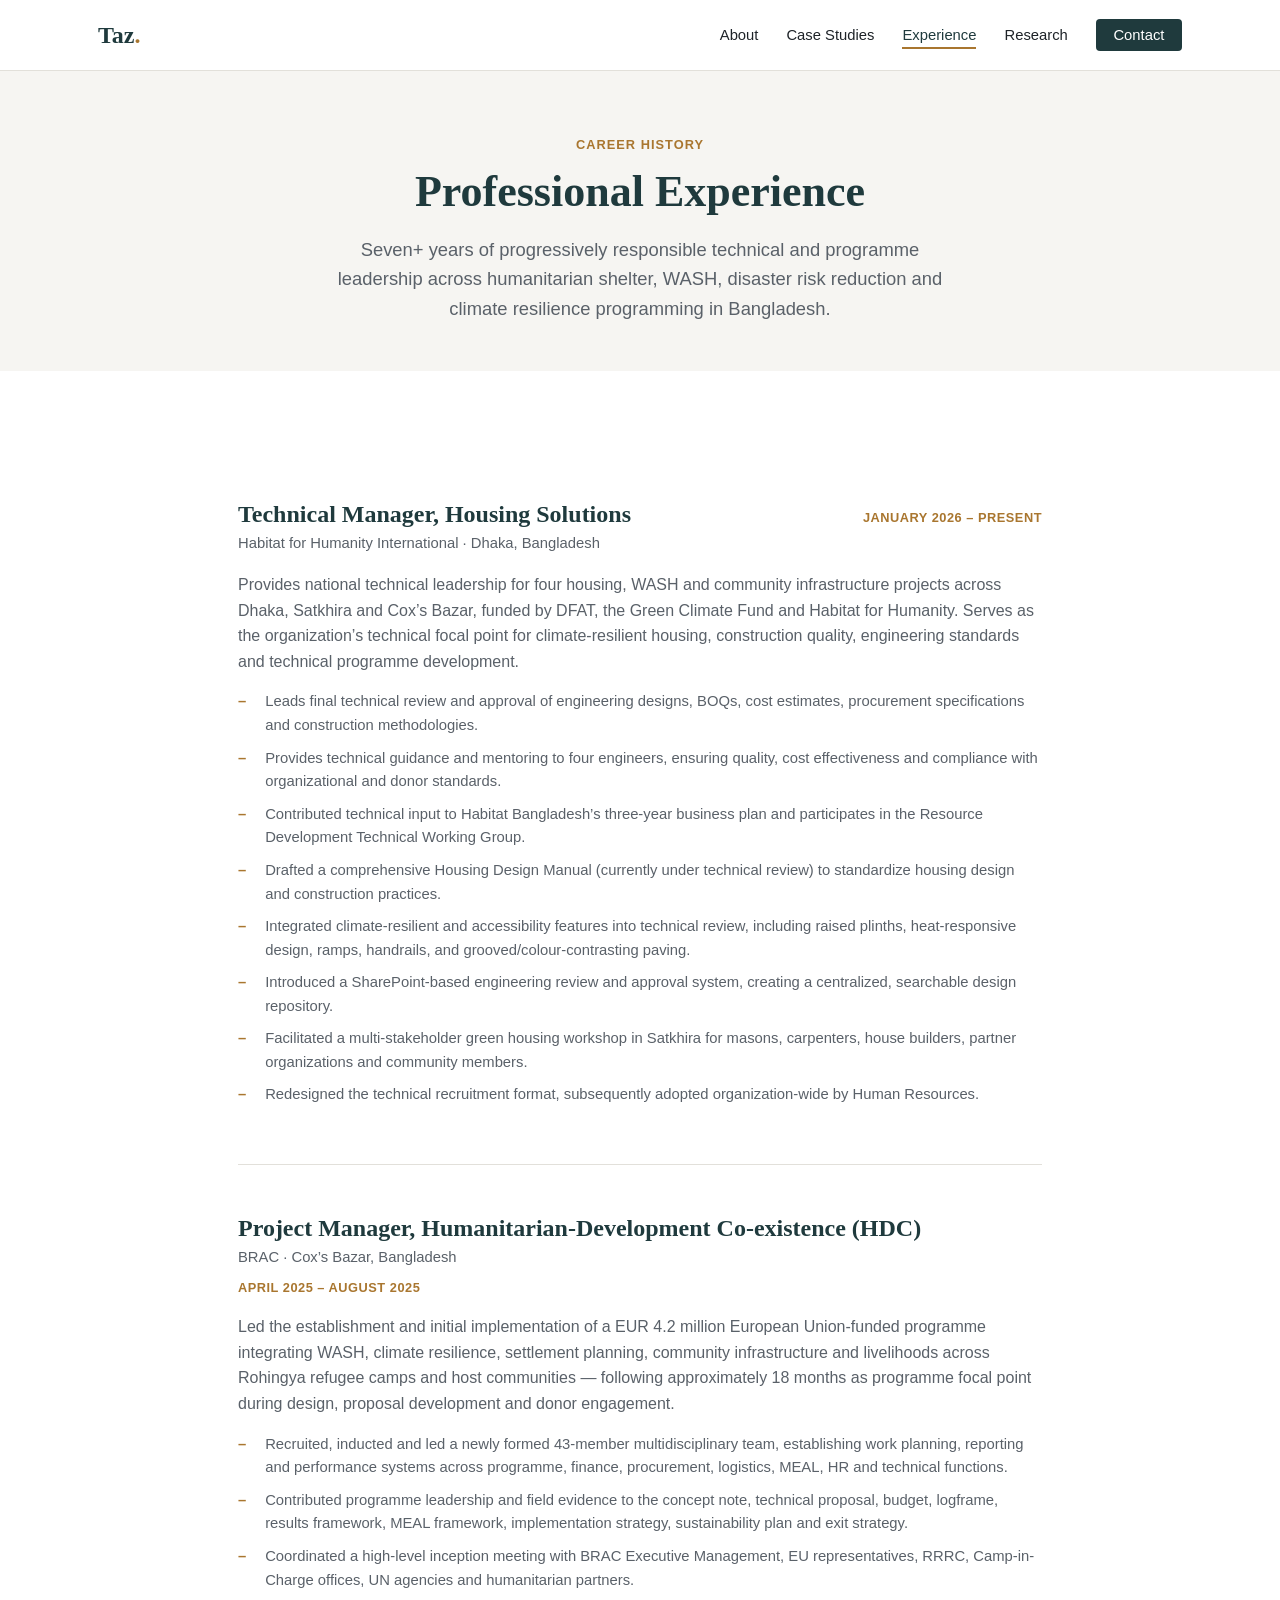
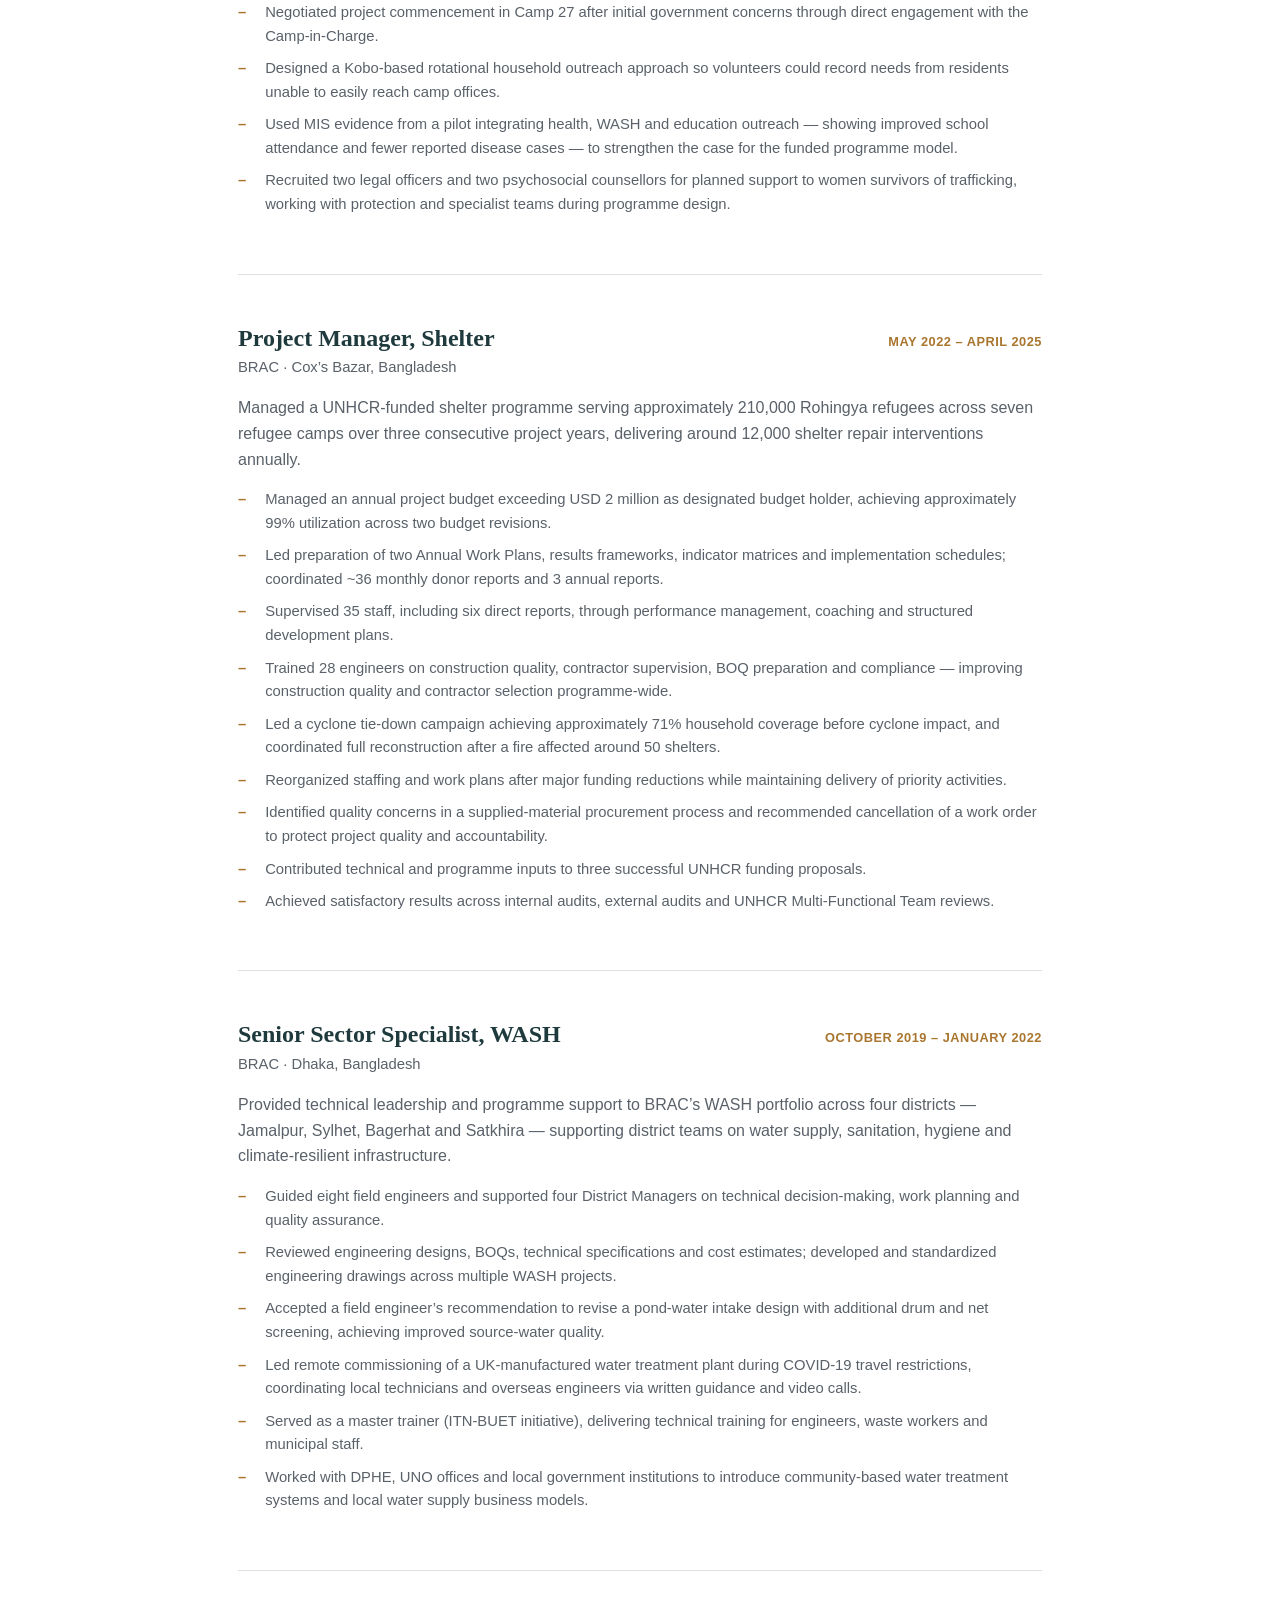
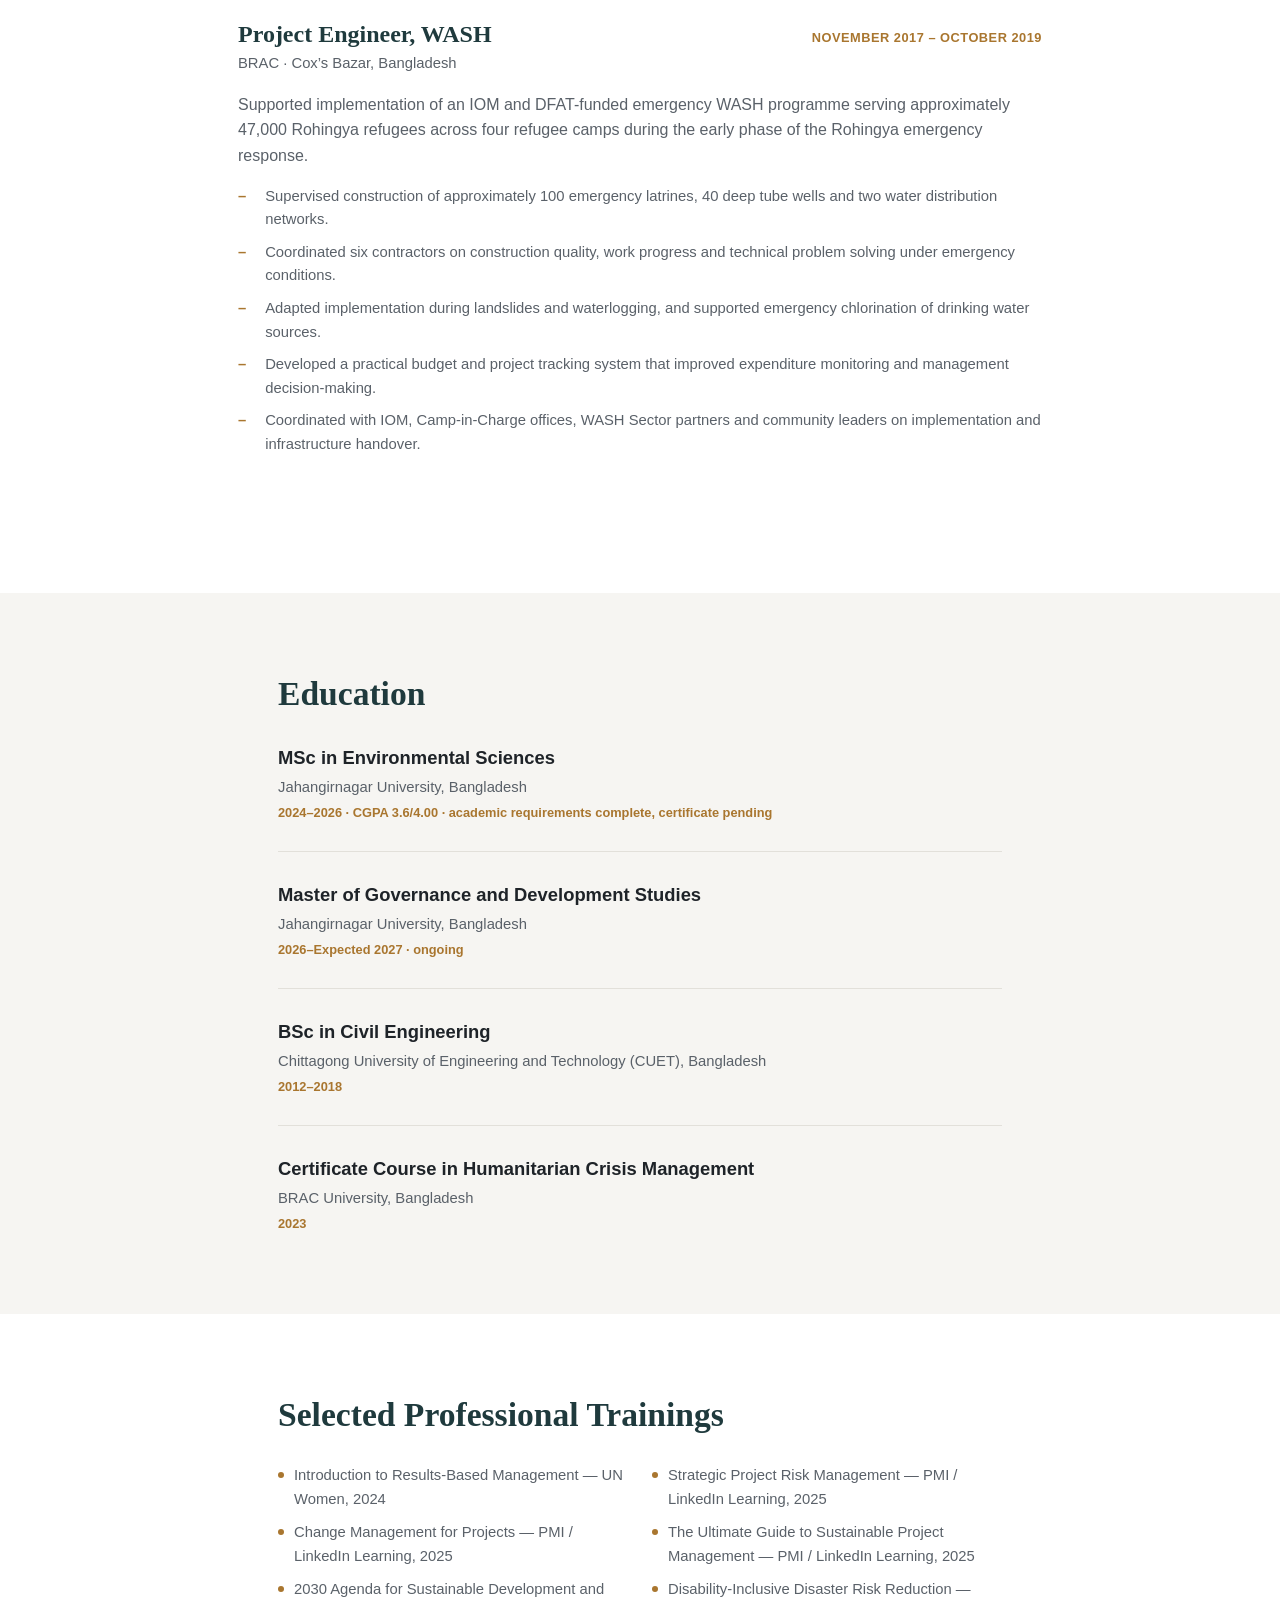
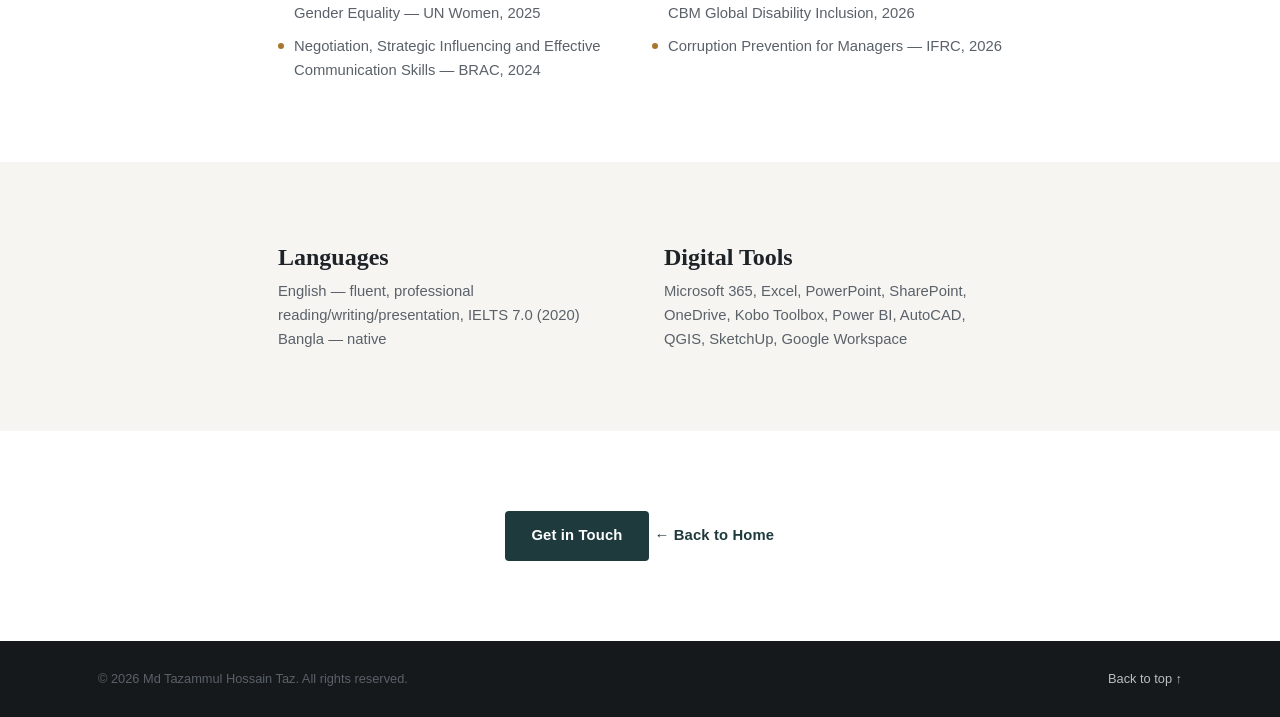
==== experience.html @ 03df2455 "Add files via upload" ====
<!DOCTYPE html>
<html lang="en">
<head>
  <meta charset="UTF-8">
  <meta name="viewport" content="width=device-width, initial-scale=1.0">
  <title>Experience | Md Tazammul Hossain Taz</title>
  <meta name="description" content="Full professional experience of Md Tazammul Hossain Taz — Civil Engineer and Technical Manager across humanitarian shelter, WASH and climate resilience programmes in Bangladesh.">
  <meta name="author" content="Md Tazammul Hossain Taz">
  <link rel="stylesheet" href="style.css">
</head>
<body>

  <!-- ================= HEADER / NAV ================= -->
  <header class="site-header">
    <div class="container header-inner">
      <a href="index.html" class="logo">Taz<span>.</span></a>

      <button class="nav-toggle" id="navToggle" aria-label="Toggle navigation menu" aria-expanded="false" aria-controls="primaryNav">
        <span class="nav-toggle-bar"></span>
        <span class="nav-toggle-bar"></span>
        <span class="nav-toggle-bar"></span>
      </button>

      <nav id="primaryNav" class="primary-nav" aria-label="Primary">
        <ul>
          <li><a href="index.html#about">About</a></li>
          <li><a href="index.html#case-studies">Case Studies</a></li>
          <li><a href="experience.html" class="active">Experience</a></li>
          <li><a href="index.html#research">Research</a></li>
          <li><a href="index.html#contact" class="nav-cta">Contact</a></li>
        </ul>
      </nav>
    </div>
  </header>

  <main id="top">

    <!-- ================= PAGE HEADER ================= -->
    <section class="page-header">
      <div class="container">
        <p class="eyebrow fade-in">Career History</p>
        <h1 class="fade-in">Professional Experience</h1>
        <p class="page-header-sub fade-in">
          Seven+ years of progressively responsible technical and programme leadership
          across humanitarian shelter, WASH, disaster risk reduction and climate
          resilience programming in Bangladesh.
        </p>
      </div>
    </section>

    <!-- ================= EXPERIENCE ENTRIES ================= -->
    <section class="experience-full">
      <div class="container">

        <article class="job-entry fade-in">
          <div class="job-entry-header">
            <div>
              <h2>Technical Manager, Housing Solutions</h2>
              <p class="job-org">Habitat for Humanity International &middot; Dhaka, Bangladesh</p>
            </div>
            <span class="job-dates">January 2026 &ndash; Present</span>
          </div>
          <p class="job-summary">
            Provides national technical leadership for four housing, WASH and community
            infrastructure projects across Dhaka, Satkhira and Cox&rsquo;s Bazar, funded by
            DFAT, the Green Climate Fund and Habitat for Humanity. Serves as the
            organization&rsquo;s technical focal point for climate-resilient housing,
            construction quality, engineering standards and technical programme development.
          </p>
          <ul class="job-highlights">
            <li>Leads final technical review and approval of engineering designs, BOQs, cost estimates, procurement specifications and construction methodologies.</li>
            <li>Provides technical guidance and mentoring to four engineers, ensuring quality, cost effectiveness and compliance with organizational and donor standards.</li>
            <li>Contributed technical input to Habitat Bangladesh&rsquo;s three-year business plan and participates in the Resource Development Technical Working Group.</li>
            <li>Drafted a comprehensive Housing Design Manual (currently under technical review) to standardize housing design and construction practices.</li>
            <li>Integrated climate-resilient and accessibility features into technical review, including raised plinths, heat-responsive design, ramps, handrails, and grooved/colour-contrasting paving.</li>
            <li>Introduced a SharePoint-based engineering review and approval system, creating a centralized, searchable design repository.</li>
            <li>Facilitated a multi-stakeholder green housing workshop in Satkhira for masons, carpenters, house builders, partner organizations and community members.</li>
            <li>Redesigned the technical recruitment format, subsequently adopted organization-wide by Human Resources.</li>
          </ul>
        </article>

        <article class="job-entry fade-in">
          <div class="job-entry-header">
            <div>
              <h2>Project Manager, Humanitarian-Development Co-existence (HDC)</h2>
              <p class="job-org">BRAC &middot; Cox&rsquo;s Bazar, Bangladesh</p>
            </div>
            <span class="job-dates">April 2025 &ndash; August 2025</span>
          </div>
          <p class="job-summary">
            Led the establishment and initial implementation of a EUR 4.2 million
            European Union-funded programme integrating WASH, climate resilience,
            settlement planning, community infrastructure and livelihoods across Rohingya
            refugee camps and host communities &mdash; following approximately 18 months as
            programme focal point during design, proposal development and donor engagement.
          </p>
          <ul class="job-highlights">
            <li>Recruited, inducted and led a newly formed 43-member multidisciplinary team, establishing work planning, reporting and performance systems across programme, finance, procurement, logistics, MEAL, HR and technical functions.</li>
            <li>Contributed programme leadership and field evidence to the concept note, technical proposal, budget, logframe, results framework, MEAL framework, implementation strategy, sustainability plan and exit strategy.</li>
            <li>Coordinated a high-level inception meeting with BRAC Executive Management, EU representatives, RRRC, Camp-in-Charge offices, UN agencies and humanitarian partners.</li>
            <li>Negotiated project commencement in Camp 27 after initial government concerns through direct engagement with the Camp-in-Charge.</li>
            <li>Designed a Kobo-based rotational household outreach approach so volunteers could record needs from residents unable to easily reach camp offices.</li>
            <li>Used MIS evidence from a pilot integrating health, WASH and education outreach &mdash; showing improved school attendance and fewer reported disease cases &mdash; to strengthen the case for the funded programme model.</li>
            <li>Recruited two legal officers and two psychosocial counsellors for planned support to women survivors of trafficking, working with protection and specialist teams during programme design.</li>
          </ul>
        </article>

        <article class="job-entry fade-in">
          <div class="job-entry-header">
            <div>
              <h2>Project Manager, Shelter</h2>
              <p class="job-org">BRAC &middot; Cox&rsquo;s Bazar, Bangladesh</p>
            </div>
            <span class="job-dates">May 2022 &ndash; April 2025</span>
          </div>
          <p class="job-summary">
            Managed a UNHCR-funded shelter programme serving approximately 210,000
            Rohingya refugees across seven refugee camps over three consecutive project
            years, delivering around 12,000 shelter repair interventions annually.
          </p>
          <ul class="job-highlights">
            <li>Managed an annual project budget exceeding USD 2 million as designated budget holder, achieving approximately 99% utilization across two budget revisions.</li>
            <li>Led preparation of two Annual Work Plans, results frameworks, indicator matrices and implementation schedules; coordinated ~36 monthly donor reports and 3 annual reports.</li>
            <li>Supervised 35 staff, including six direct reports, through performance management, coaching and structured development plans.</li>
            <li>Trained 28 engineers on construction quality, contractor supervision, BOQ preparation and compliance &mdash; improving construction quality and contractor selection programme-wide.</li>
            <li>Led a cyclone tie-down campaign achieving approximately 71% household coverage before cyclone impact, and coordinated full reconstruction after a fire affected around 50 shelters.</li>
            <li>Reorganized staffing and work plans after major funding reductions while maintaining delivery of priority activities.</li>
            <li>Identified quality concerns in a supplied-material procurement process and recommended cancellation of a work order to protect project quality and accountability.</li>
            <li>Contributed technical and programme inputs to three successful UNHCR funding proposals.</li>
            <li>Achieved satisfactory results across internal audits, external audits and UNHCR Multi-Functional Team reviews.</li>
          </ul>
        </article>

        <article class="job-entry fade-in">
          <div class="job-entry-header">
            <div>
              <h2>Senior Sector Specialist, WASH</h2>
              <p class="job-org">BRAC &middot; Dhaka, Bangladesh</p>
            </div>
            <span class="job-dates">October 2019 &ndash; January 2022</span>
          </div>
          <p class="job-summary">
            Provided technical leadership and programme support to BRAC&rsquo;s WASH
            portfolio across four districts &mdash; Jamalpur, Sylhet, Bagerhat and Satkhira
            &mdash; supporting district teams on water supply, sanitation, hygiene and
            climate-resilient infrastructure.
          </p>
          <ul class="job-highlights">
            <li>Guided eight field engineers and supported four District Managers on technical decision-making, work planning and quality assurance.</li>
            <li>Reviewed engineering designs, BOQs, technical specifications and cost estimates; developed and standardized engineering drawings across multiple WASH projects.</li>
            <li>Accepted a field engineer&rsquo;s recommendation to revise a pond-water intake design with additional drum and net screening, achieving improved source-water quality.</li>
            <li>Led remote commissioning of a UK-manufactured water treatment plant during COVID-19 travel restrictions, coordinating local technicians and overseas engineers via written guidance and video calls.</li>
            <li>Served as a master trainer (ITN-BUET initiative), delivering technical training for engineers, waste workers and municipal staff.</li>
            <li>Worked with DPHE, UNO offices and local government institutions to introduce community-based water treatment systems and local water supply business models.</li>
          </ul>
        </article>

        <article class="job-entry fade-in">
          <div class="job-entry-header">
            <div>
              <h2>Project Engineer, WASH</h2>
              <p class="job-org">BRAC &middot; Cox&rsquo;s Bazar, Bangladesh</p>
            </div>
            <span class="job-dates">November 2017 &ndash; October 2019</span>
          </div>
          <p class="job-summary">
            Supported implementation of an IOM and DFAT-funded emergency WASH programme
            serving approximately 47,000 Rohingya refugees across four refugee camps
            during the early phase of the Rohingya emergency response.
          </p>
          <ul class="job-highlights">
            <li>Supervised construction of approximately 100 emergency latrines, 40 deep tube wells and two water distribution networks.</li>
            <li>Coordinated six contractors on construction quality, work progress and technical problem solving under emergency conditions.</li>
            <li>Adapted implementation during landslides and waterlogging, and supported emergency chlorination of drinking water sources.</li>
            <li>Developed a practical budget and project tracking system that improved expenditure monitoring and management decision-making.</li>
            <li>Coordinated with IOM, Camp-in-Charge offices, WASH Sector partners and community leaders on implementation and infrastructure handover.</li>
          </ul>
        </article>

      </div>
    </section>

    <!-- ================= EDUCATION ================= -->
    <section class="education-section" id="education">
      <div class="container">
        <h2 class="fade-in">Education</h2>
        <ul class="education-list">
          <li class="fade-in">
            <span class="edu-degree">MSc in Environmental Sciences</span>
            <span class="edu-org">Jahangirnagar University, Bangladesh</span>
            <span class="edu-dates">2024&ndash;2026 &middot; CGPA 3.6/4.00 &middot; academic requirements complete, certificate pending</span>
          </li>
          <li class="fade-in">
            <span class="edu-degree">Master of Governance and Development Studies</span>
            <span class="edu-org">Jahangirnagar University, Bangladesh</span>
            <span class="edu-dates">2026&ndash;Expected 2027 &middot; ongoing</span>
          </li>
          <li class="fade-in">
            <span class="edu-degree">BSc in Civil Engineering</span>
            <span class="edu-org">Chittagong University of Engineering and Technology (CUET), Bangladesh</span>
            <span class="edu-dates">2012&ndash;2018</span>
          </li>
          <li class="fade-in">
            <span class="edu-degree">Certificate Course in Humanitarian Crisis Management</span>
            <span class="edu-org">BRAC University, Bangladesh</span>
            <span class="edu-dates">2023</span>
          </li>
        </ul>
      </div>
    </section>

    <!-- ================= TRAININGS ================= -->
    <section class="training-section">
      <div class="container">
        <h2 class="fade-in">Selected Professional Trainings</h2>
        <ul class="training-list fade-in">
          <li>Introduction to Results-Based Management &mdash; UN Women, 2024</li>
          <li>Strategic Project Risk Management &mdash; PMI / LinkedIn Learning, 2025</li>
          <li>Change Management for Projects &mdash; PMI / LinkedIn Learning, 2025</li>
          <li>The Ultimate Guide to Sustainable Project Management &mdash; PMI / LinkedIn Learning, 2025</li>
          <li>2030 Agenda for Sustainable Development and Gender Equality &mdash; UN Women, 2025</li>
          <li>Disability-Inclusive Disaster Risk Reduction &mdash; CBM Global Disability Inclusion, 2026</li>
          <li>Negotiation, Strategic Influencing and Effective Communication Skills &mdash; BRAC, 2024</li>
          <li>Corruption Prevention for Managers &mdash; IFRC, 2026</li>
        </ul>
      </div>
    </section>

    <!-- ================= LANGUAGES & TOOLS ================= -->
    <section class="tools-section">
      <div class="container tools-grid">
        <div class="fade-in">
          <h3>Languages</h3>
          <p>English &mdash; fluent, professional reading/writing/presentation, IELTS 7.0 (2020)<br>
          Bangla &mdash; native</p>
        </div>
        <div class="fade-in">
          <h3>Digital Tools</h3>
          <p>Microsoft 365, Excel, PowerPoint, SharePoint, OneDrive, Kobo Toolbox, Power BI, AutoCAD, QGIS, SketchUp, Google Workspace</p>
        </div>
      </div>
    </section>

    <!-- ================= BACK / CTA ================= -->
    <section class="page-footer-cta">
      <div class="container">
        <a href="index.html#contact" class="btn btn-primary">Get in Touch</a>
        <a href="index.html" class="btn btn-text">&larr; Back to Home</a>
      </div>
    </section>

  </main>

  <!-- ================= FOOTER ================= -->
  <footer class="site-footer">
    <div class="container footer-inner">
      <p>&copy; <span id="year"></span> Md Tazammul Hossain Taz. All rights reserved.</p>
      <a href="#top" class="back-to-top">Back to top &uarr;</a>
    </div>
  </footer>

  <script src="script.js"></script>
</body>
</html>
---- style.css ----
/* =====================================================
   TAZ PORTFOLIO — STYLESHEET
   Organized: Variables -> Reset -> Layout -> Components -> Sections -> Responsive
   ===================================================== */

/* ---------- CSS VARIABLES (single source of truth) ---------- */
:root {
  /* Colors — muted, professional, no saturated gradients */
  --color-bg: #ffffff;
  --color-bg-alt: #f6f5f2;      /* warm off-white for section contrast */
  --color-text: #1e2328;
  --color-text-muted: #5a6169;
  --color-primary: #1f3a3d;     /* deep teal-charcoal — authority, not flashy */
  --color-primary-light: #2f5458;
  --color-accent: #a9762f;      /* muted ochre — used very sparingly */
  --color-border: #e2e0da;
  --color-footer-bg: #16191c;
  --color-footer-text: #b9bec2;

  /* Type scale */
  --font-serif: Georgia, 'Times New Roman', serif;
  --font-sans: -apple-system, BlinkMacSystemFont, 'Segoe UI', Roboto, Helvetica, Arial, sans-serif;

  --fs-xs: 0.8rem;
  --fs-sm: 0.925rem;
  --fs-base: 1rem;
  --fs-md: 1.15rem;
  --fs-lg: 1.5rem;
  --fs-xl: 2.1rem;
  --fs-xxl: 2.75rem;

  /* Spacing */
  --space-xs: 0.5rem;
  --space-sm: 1rem;
  --space-md: 1.75rem;
  --space-lg: 3rem;
  --space-xl: 5rem;

  --radius: 4px;
  --max-width: 1140px;

  --transition: 0.25s ease;
}

/* ---------- RESET ---------- */
* { box-sizing: border-box; margin: 0; padding: 0; }

html { scroll-behavior: smooth; }

body {
  font-family: var(--font-sans);
  color: var(--color-text);
  background: var(--color-bg);
  line-height: 1.6;
  font-size: var(--fs-base);
  -webkit-font-smoothing: antialiased;
}

img { max-width: 100%; display: block; }

a { color: inherit; text-decoration: none; }

ul, ol { list-style: none; }

h1, h2, h3 {
  font-family: var(--font-serif);
  font-weight: 600;
  line-height: 1.25;
  color: var(--color-primary);
}

h2 { font-size: var(--fs-xl); margin-bottom: var(--space-md); }
h3 { font-size: var(--fs-lg); margin-bottom: var(--space-sm); color: var(--color-text); }

p { color: var(--color-text-muted); }

/* ---------- LAYOUT HELPERS ---------- */
.container {
  max-width: var(--max-width);
  margin: 0 auto;
  padding: 0 var(--space-md);
}

section { padding: var(--space-xl) 0; }

/* ---------- BUTTONS ---------- */
.btn {
  display: inline-block;
  padding: 0.75rem 1.6rem;
  border-radius: var(--radius);
  font-size: var(--fs-sm);
  font-weight: 600;
  letter-spacing: 0.01em;
  transition: background var(--transition), color var(--transition), border-color var(--transition), transform var(--transition);
  border: 1.5px solid transparent;
}

.btn-primary {
  background: var(--color-primary);
  color: #fff;
}
.btn-primary:hover { background: var(--color-primary-light); transform: translateY(-1px); }

.btn-secondary {
  background: transparent;
  color: var(--color-primary);
  border-color: var(--color-primary);
}
.btn-secondary:hover { background: var(--color-primary); color: #fff; }

.btn-outline {
  background: transparent;
  color: var(--color-primary);
  border-color: var(--color-border);
  padding: 0.6rem 1.3rem;
}
.btn-outline:hover { border-color: var(--color-primary); }

.btn-text {
  color: var(--color-primary);
  font-weight: 600;
  padding: 0;
  border-bottom: 1.5px solid transparent;
}
.btn-text:hover { border-bottom-color: var(--color-primary); }

/* ---------- HEADER / NAV ---------- */
.site-header {
  position: sticky;
  top: 0;
  z-index: 100;
  background: rgba(255, 255, 255, 0.96);
  backdrop-filter: blur(6px);
  border-bottom: 1px solid var(--color-border);
}

.header-inner {
  display: flex;
  align-items: center;
  justify-content: space-between;
  padding-top: var(--space-sm);
  padding-bottom: var(--space-sm);
}

.logo {
  font-family: var(--font-serif);
  font-size: var(--fs-lg);
  font-weight: 700;
  color: var(--color-primary);
}
.logo span { color: var(--color-accent); }

.primary-nav ul {
  display: flex;
  gap: var(--space-md);
  align-items: center;
}

.primary-nav a {
  font-size: var(--fs-sm);
  font-weight: 500;
  color: var(--color-text);
  transition: color var(--transition);
  position: relative;
}
.primary-nav a:hover,
.primary-nav a:focus-visible { color: var(--color-primary); }

.primary-nav a.nav-cta {
  background: var(--color-primary);
  color: #fff;
  padding: 0.5rem 1.1rem;
  border-radius: var(--radius);
}
.primary-nav a.nav-cta:hover { background: var(--color-primary-light); }

/* Active section highlight (JS toggles this) */
.primary-nav a.active:not(.nav-cta) {
  color: var(--color-primary);
}
.primary-nav a.active:not(.nav-cta)::after {
  content: '';
  position: absolute;
  left: 0; right: 0; bottom: -6px;
  height: 2px;
  background: var(--color-accent);
}

.nav-toggle {
  display: none;
  flex-direction: column;
  gap: 5px;
  background: none;
  border: none;
  cursor: pointer;
  padding: 0.4rem;
}
.nav-toggle-bar {
  width: 24px;
  height: 2px;
  background: var(--color-primary);
  transition: transform var(--transition), opacity var(--transition);
}

/* ---------- HERO ---------- */
.hero { padding-top: var(--space-xl); padding-bottom: var(--space-xl); }

.hero-inner {
  display: grid;
  grid-template-columns: 1.2fr 1fr;
  gap: var(--space-lg);
  align-items: center;
}

.eyebrow {
  text-transform: uppercase;
  letter-spacing: 0.08em;
  font-size: var(--fs-xs);
  color: var(--color-accent);
  font-weight: 700;
  margin-bottom: var(--space-xs);
}

.hero h1 {
  font-size: var(--fs-xxl);
  margin-bottom: var(--space-sm);
}

.hero-subhead {
  font-size: var(--fs-md);
  color: var(--color-text-muted);
  margin-bottom: var(--space-sm);
  max-width: 46ch;
}

.hero-role {
  font-size: var(--fs-sm);
  font-weight: 600;
  color: var(--color-text);
  margin-bottom: var(--space-md);
}

.hero-ctas { display: flex; gap: var(--space-sm); flex-wrap: wrap; }

.hero-image-placeholder,
.case-image-placeholder {
  background: var(--color-bg-alt);
  border: 1.5px dashed var(--color-border);
  display: flex;
  align-items: center;
  justify-content: center;
  text-align: center;
  color: var(--color-text-muted);
  font-size: var(--fs-sm);
  font-style: italic;
  width: 100%;
  height: 100%;
}
.hero-image-placeholder { aspect-ratio: 4 / 5; border-radius: var(--radius); }
.case-image-placeholder { min-height: 320px; }

/* ---------- STATS STRIP ---------- */
.stats-strip {
  background: var(--color-primary);
  color: #fff;
  padding: var(--space-lg) 0;
}

.stats-grid {
  display: grid;
  grid-template-columns: repeat(6, 1fr);
  gap: var(--space-md);
  text-align: center;
}

.stat-number {
  display: block;
  font-family: var(--font-serif);
  font-size: var(--fs-lg);
  font-weight: 700;
  color: #fff;
}

.stat-label {
  display: block;
  font-size: var(--fs-xs);
  color: #cfd8d6;
  margin-top: 0.35rem;
  line-height: 1.4;
}

.stat-label small { display: block; opacity: 0.75; font-size: 0.7rem; margin-top: 0.15rem; }

.stats-footnote {
  text-align: center;
  margin-top: var(--space-md);
  font-size: var(--fs-xs);
  color: #cfd8d6;
}

/* ---------- ABOUT BRIEF ---------- */
.about-brief { background: var(--color-bg); }
.about-brief .container { max-width: 780px; }

/* ---------- CASE STUDY FEATURE ---------- */
.case-study-feature { background: var(--color-bg-alt); }

.case-card {
  display: grid;
  grid-template-columns: 1fr 1.2fr;
  align-items: stretch;
  gap: 0;
  background: #fff;
  border: 1px solid var(--color-border);
  border-radius: var(--radius);
  overflow: hidden;
}

.case-card-media {
  min-height: 320px;
  height: 100%;
}

.case-card-content {
  padding: var(--space-md) var(--space-md) var(--space-md) var(--space-lg);
  display: flex;
  flex-direction: column;
  justify-content: center;
}

.case-meta {
  font-size: var(--fs-xs);
  text-transform: uppercase;
  letter-spacing: 0.04em;
  color: var(--color-accent);
  font-weight: 700;
  margin-bottom: var(--space-xs);
}

.case-card h3 { margin-bottom: var(--space-sm); }

.case-metrics {
  display: flex;
  flex-wrap: wrap;
  gap: var(--space-md);
  margin: var(--space-md) 0;
  padding-top: var(--space-sm);
  border-top: 1px solid var(--color-border);
}
.case-metrics li { font-size: var(--fs-sm); color: var(--color-text-muted); }
.case-metrics strong { display: block; font-size: var(--fs-md); color: var(--color-primary); font-family: var(--font-serif); }

.case-more { margin-top: var(--space-md); text-align: center; }

/* ---------- EXPERIENCE TIMELINE ---------- */
.timeline {
  border-left: 2px solid var(--color-border);
  margin: var(--space-md) 0 var(--space-lg);
  padding-left: var(--space-md);
}

.timeline li {
  position: relative;
  padding-bottom: var(--space-md);
  display: flex;
  flex-wrap: wrap;
  gap: 0.3rem 0.75rem;
  align-items: baseline;
}

.timeline li::before {
  content: '';
  position: absolute;
  left: calc(var(--space-md) * -1 - 5px);
  top: 6px;
  width: 9px;
  height: 9px;
  border-radius: 50%;
  background: var(--color-accent);
}

.timeline-date {
  font-size: var(--fs-xs);
  font-weight: 700;
  color: var(--color-accent);
  min-width: 110px;
}

.timeline-role { font-weight: 600; color: var(--color-text); }

.timeline-org { font-size: var(--fs-sm); color: var(--color-text-muted); width: 100%; margin-left: 110px; }

/* ---------- RESEARCH TEASER ---------- */
.research-teaser { background: var(--color-bg-alt); }
.research-teaser .container { max-width: 780px; }
.research-note { font-size: var(--fs-sm); margin-bottom: var(--space-md); }

/* ---------- CONTACT ---------- */
.contact-band {
  background: var(--color-primary);
  color: #fff;
  text-align: center;
}
.contact-band h2 { color: #fff; }
.contact-band p { color: #cfd8d6; }

.contact-inner { max-width: 640px; }

.contact-ctas {
  display: flex;
  gap: var(--space-sm);
  justify-content: center;
  flex-wrap: wrap;
  margin: var(--space-md) 0;
}

.contact-band .btn-secondary { color: #fff; border-color: #fff; }
.contact-band .btn-secondary:hover { background: #fff; color: var(--color-primary); }

.contact-details { font-size: var(--fs-sm); margin-top: var(--space-sm); }

/* ---------- EXPERIENCE PAGE: PAGE HEADER ---------- */
.page-header {
  background: var(--color-bg-alt);
  padding-top: calc(var(--space-xl) * 0.8);
  padding-bottom: var(--space-lg);
  text-align: center;
}
.page-header h1 { font-size: var(--fs-xxl); margin-bottom: var(--space-sm); }
.page-header-sub {
  max-width: 60ch;
  margin: 0 auto;
  font-size: var(--fs-md);
}

/* ---------- EXPERIENCE PAGE: JOB ENTRIES ---------- */
.experience-full .container { max-width: 860px; }

.job-entry {
  padding: var(--space-lg) 0;
  border-bottom: 1px solid var(--color-border);
}
.job-entry:last-child { border-bottom: none; }

.job-entry-header {
  display: flex;
  justify-content: space-between;
  align-items: baseline;
  flex-wrap: wrap;
  gap: var(--space-xs) var(--space-md);
  margin-bottom: var(--space-sm);
}

.job-entry-header h2 { font-size: var(--fs-lg); margin-bottom: 0.2rem; }

.job-org {
  font-size: var(--fs-sm);
  color: var(--color-text-muted);
  font-weight: 500;
}

.job-dates {
  font-size: var(--fs-xs);
  font-weight: 700;
  text-transform: uppercase;
  letter-spacing: 0.04em;
  color: var(--color-accent);
  white-space: nowrap;
}

.job-summary { margin-bottom: var(--space-sm); }

.job-highlights { padding-left: 1.1rem; }
.job-highlights li {
  position: relative;
  padding-left: 0.6rem;
  margin-bottom: 0.55rem;
  font-size: var(--fs-sm);
  color: var(--color-text-muted);
  list-style: none;
}
.job-highlights li::before {
  content: '\2013';
  position: absolute;
  left: -1.1rem;
  color: var(--color-accent);
  font-weight: 700;
}

/* ---------- EXPERIENCE PAGE: EDUCATION ---------- */
.education-section { background: var(--color-bg-alt); }
.education-section .container { max-width: 780px; }

.education-list { display: flex; flex-direction: column; gap: var(--space-md); }

.education-list li {
  display: flex;
  flex-direction: column;
  gap: 0.2rem;
  padding-bottom: var(--space-md);
  border-bottom: 1px solid var(--color-border);
}
.education-list li:last-child { border-bottom: none; padding-bottom: 0; }

.edu-degree { font-weight: 700; color: var(--color-text); font-size: var(--fs-md); }
.edu-org { font-size: var(--fs-sm); color: var(--color-text-muted); }
.edu-dates { font-size: var(--fs-xs); color: var(--color-accent); font-weight: 600; }

/* ---------- EXPERIENCE PAGE: TRAININGS ---------- */
.training-section .container { max-width: 780px; }

.training-list {
  display: grid;
  grid-template-columns: repeat(2, 1fr);
  gap: 0.6rem 1.5rem;
}
.training-list li {
  font-size: var(--fs-sm);
  color: var(--color-text-muted);
  padding-left: 1rem;
  position: relative;
}
.training-list li::before {
  content: '';
  position: absolute;
  left: 0;
  top: 0.55em;
  width: 6px;
  height: 6px;
  border-radius: 50%;
  background: var(--color-accent);
}

/* ---------- EXPERIENCE PAGE: LANGUAGES & TOOLS ---------- */
.tools-section { background: var(--color-bg-alt); }
.tools-grid {
  display: grid;
  grid-template-columns: 1fr 1fr;
  gap: var(--space-lg);
  max-width: 780px;
}
.tools-grid h3 { margin-bottom: var(--space-xs); }
.tools-grid p { font-size: var(--fs-sm); }

/* ---------- EXPERIENCE PAGE: FOOTER CTA ---------- */
.page-footer-cta {
  text-align: center;
  display: flex;
  gap: var(--space-md);
  justify-content: center;
  align-items: center;
  flex-wrap: wrap;
}

/* ---------- FOOTER ---------- */
.site-footer {
  background: var(--color-footer-bg);
  color: var(--color-footer-text);
  padding: var(--space-md) 0;
}

.footer-inner {
  display: flex;
  justify-content: space-between;
  align-items: center;
  font-size: var(--fs-xs);
  flex-wrap: wrap;
  gap: var(--space-xs);
}

.back-to-top { color: var(--color-footer-text); transition: color var(--transition); }
.back-to-top:hover { color: #fff; }

/* ---------- ANIMATIONS ---------- */
.fade-in {
  opacity: 0;
  transform: translateY(14px);
  transition: opacity 0.6s ease, transform 0.6s ease;
}
.fade-in.is-visible {
  opacity: 1;
  transform: translateY(0);
}

@media (prefers-reduced-motion: reduce) {
  html { scroll-behavior: auto; }
  .fade-in { opacity: 1; transform: none; transition: none; }
}

.hero-media img,
.case-card-media img {
  width: 100%;
  height: 100%;
  object-fit: cover;
}

/* ---------- RESPONSIVE ---------- */
@media (max-width: 900px) {
  .stats-grid { grid-template-columns: repeat(3, 1fr); }
  .case-card { grid-template-columns: 1fr; }
  .case-card-media { min-height: 220px; }
  .case-image-placeholder { min-height: 220px; }
  .case-card-content { padding: var(--space-md); }
}

@media (max-width: 720px) {
  :root {
    --fs-xxl: 2rem;
    --fs-xl: 1.6rem;
    --space-xl: 3rem;

  }
.timeline-org { margin-left: 0; }
.job-entry-header { flex-direction: column; align-items: flex-start; }
.training-list { grid-template-columns: 1fr; }
.tools-grid { grid-template-columns: 1fr; gap: var(--space-md); }
.page-footer-cta { flex-direction: column; }
  .nav-toggle { display: flex; }

  .primary-nav {
    position: absolute;
    top: 100%;
    left: 0;
    right: 0;
    background: #fff;
    border-bottom: 1px solid var(--color-border);
    max-height: 0;
    overflow: hidden;
    transition: max-height var(--transition);
  }
  .primary-nav.is-open { max-height: 320px; }

  .primary-nav ul {
    flex-direction: column;
    align-items: flex-start;
    padding: var(--space-sm) var(--space-md) var(--space-md);
    gap: var(--space-sm);
  }

  .primary-nav a.nav-cta { display: inline-block; }

  .hero-inner { grid-template-columns: 1fr; }
  .hero-media { order: -1; }

  .stats-grid { grid-template-columns: repeat(2, 1fr); }

  .timeline-org { margin-left: 0; }

  .footer-inner { flex-direction: column; text-align: center; }
}
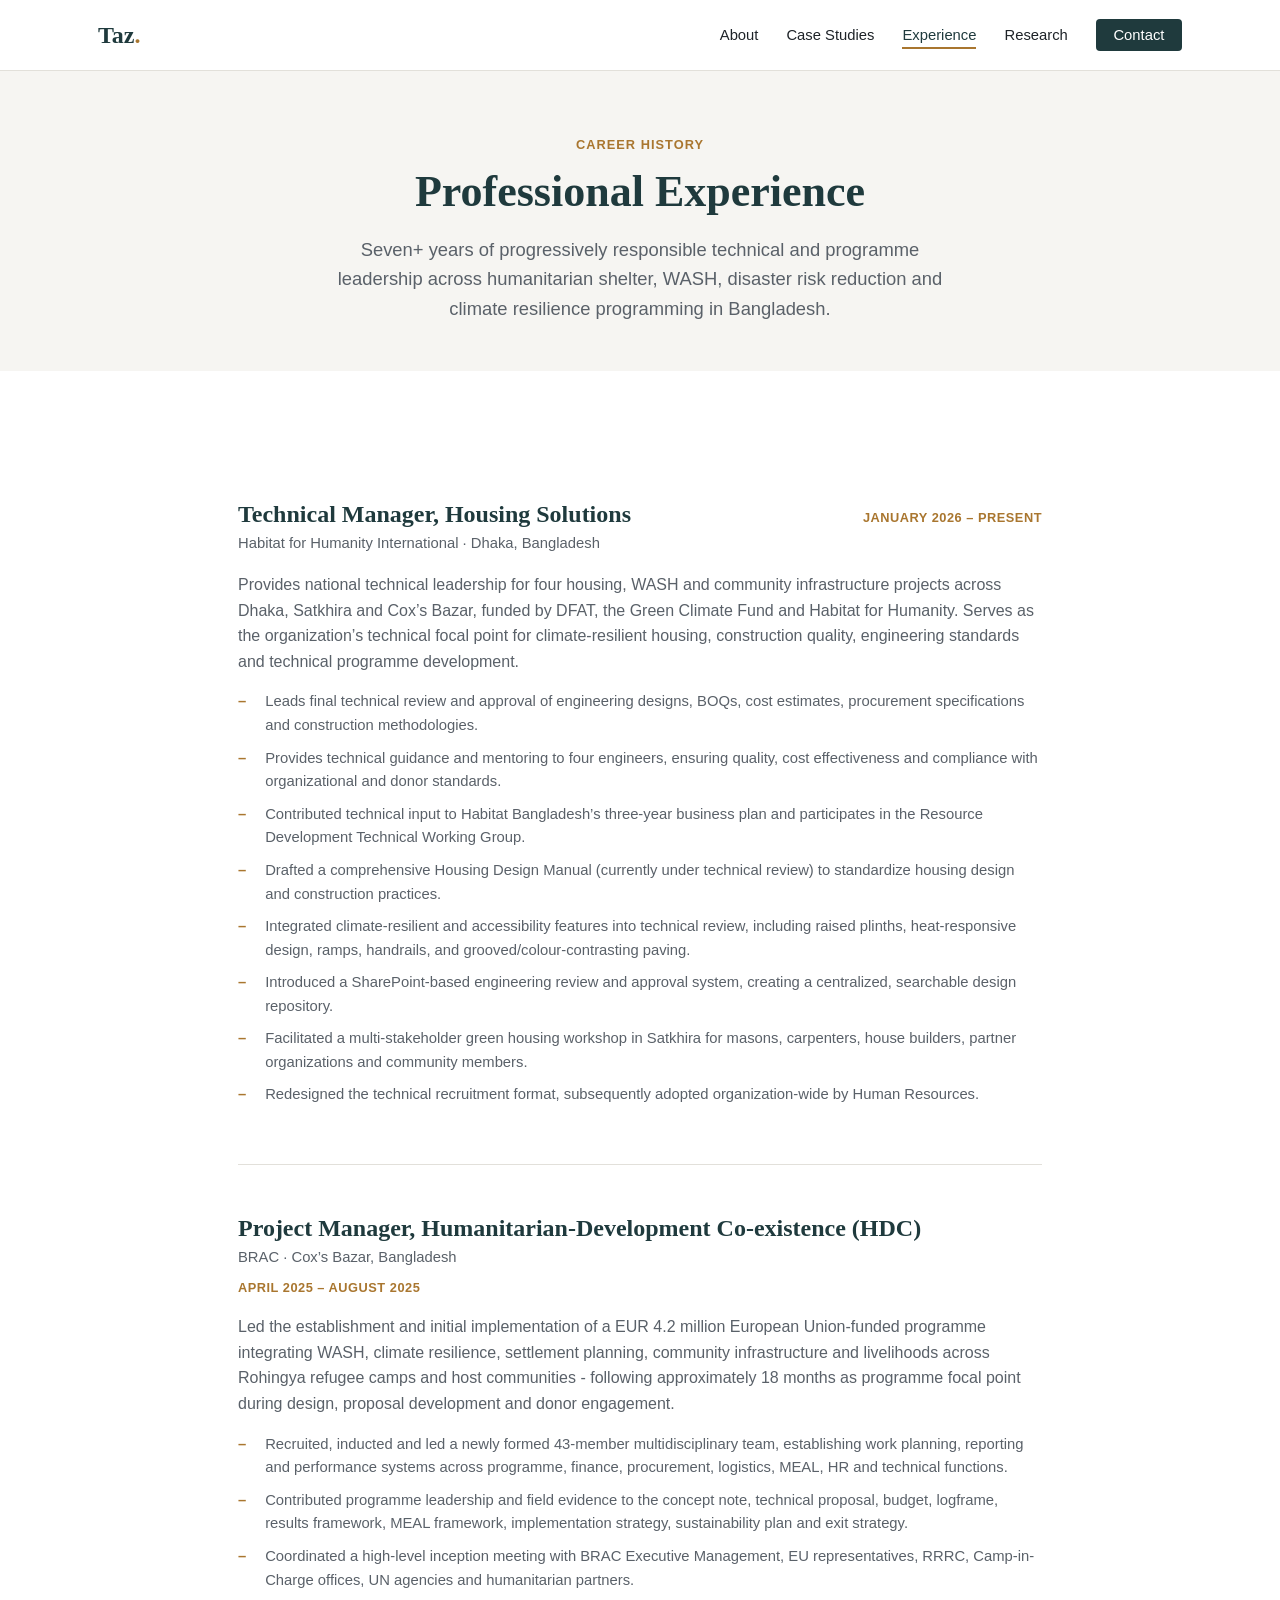
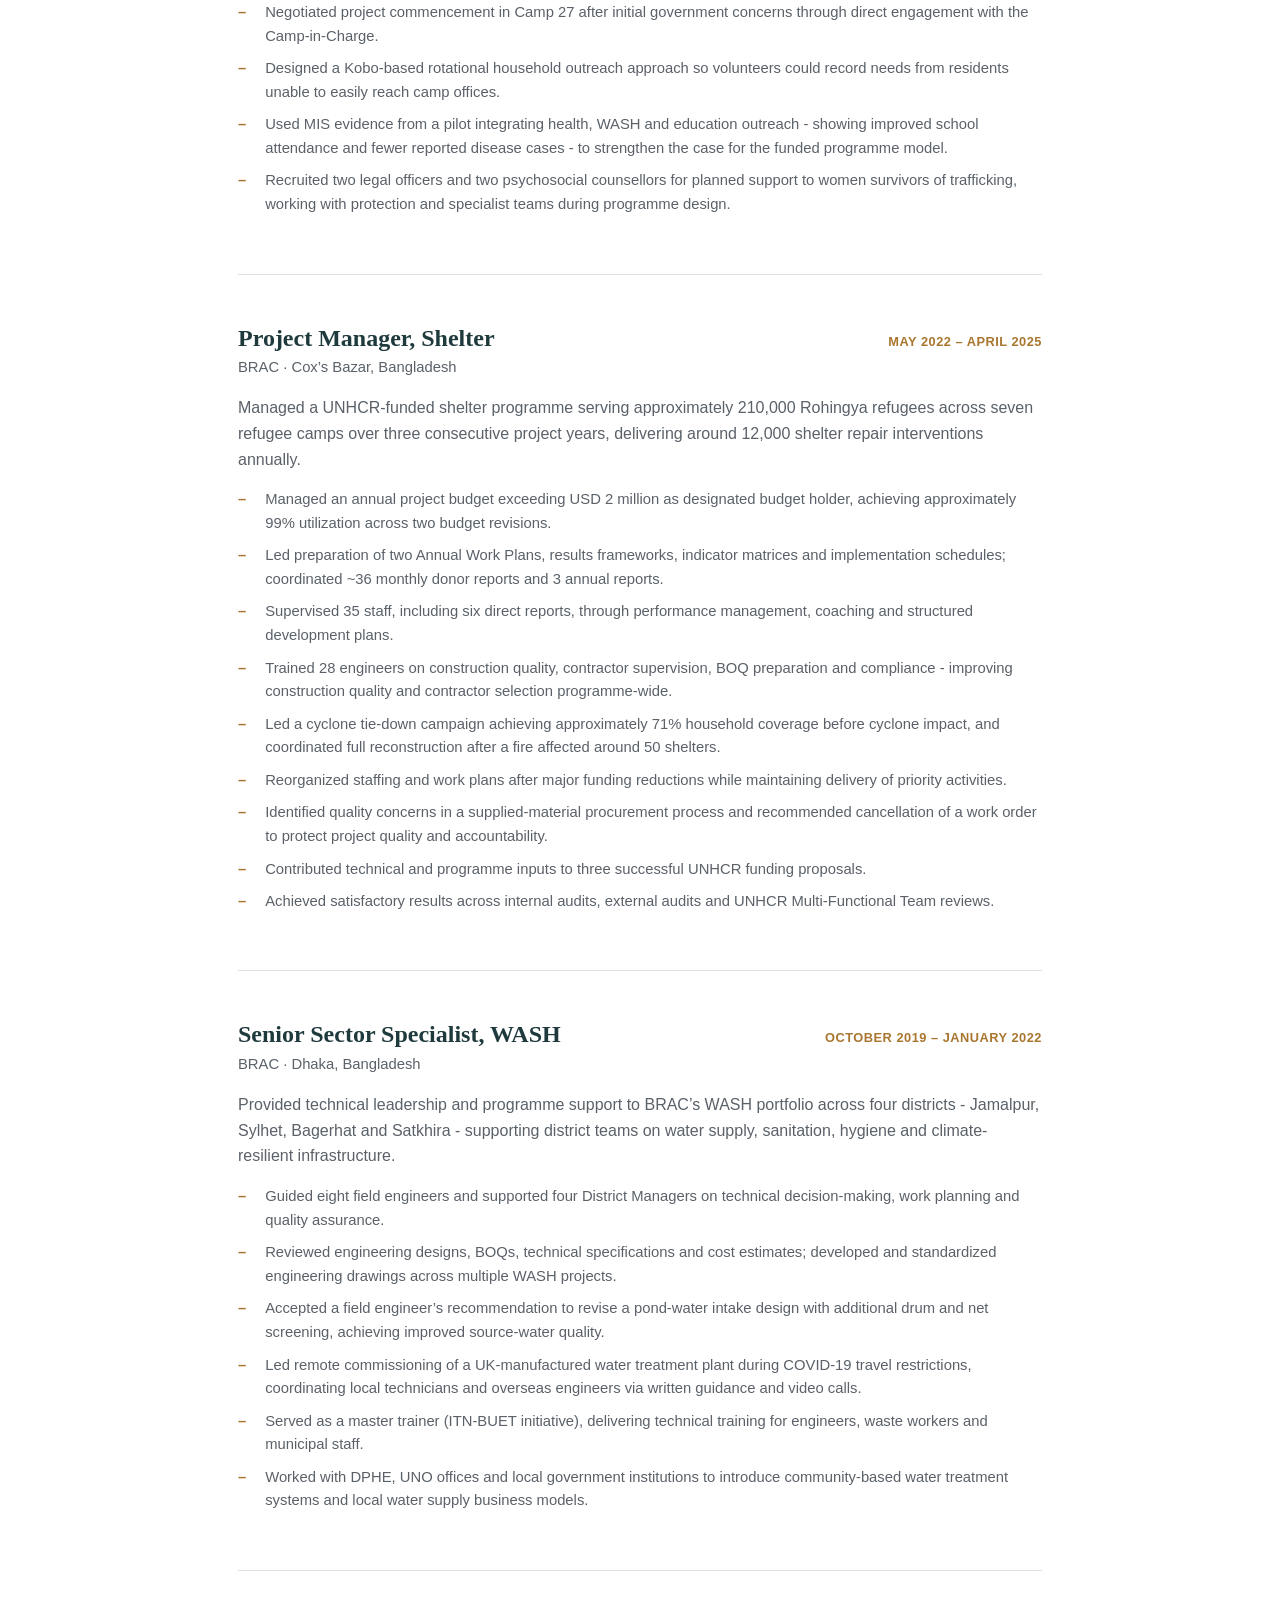
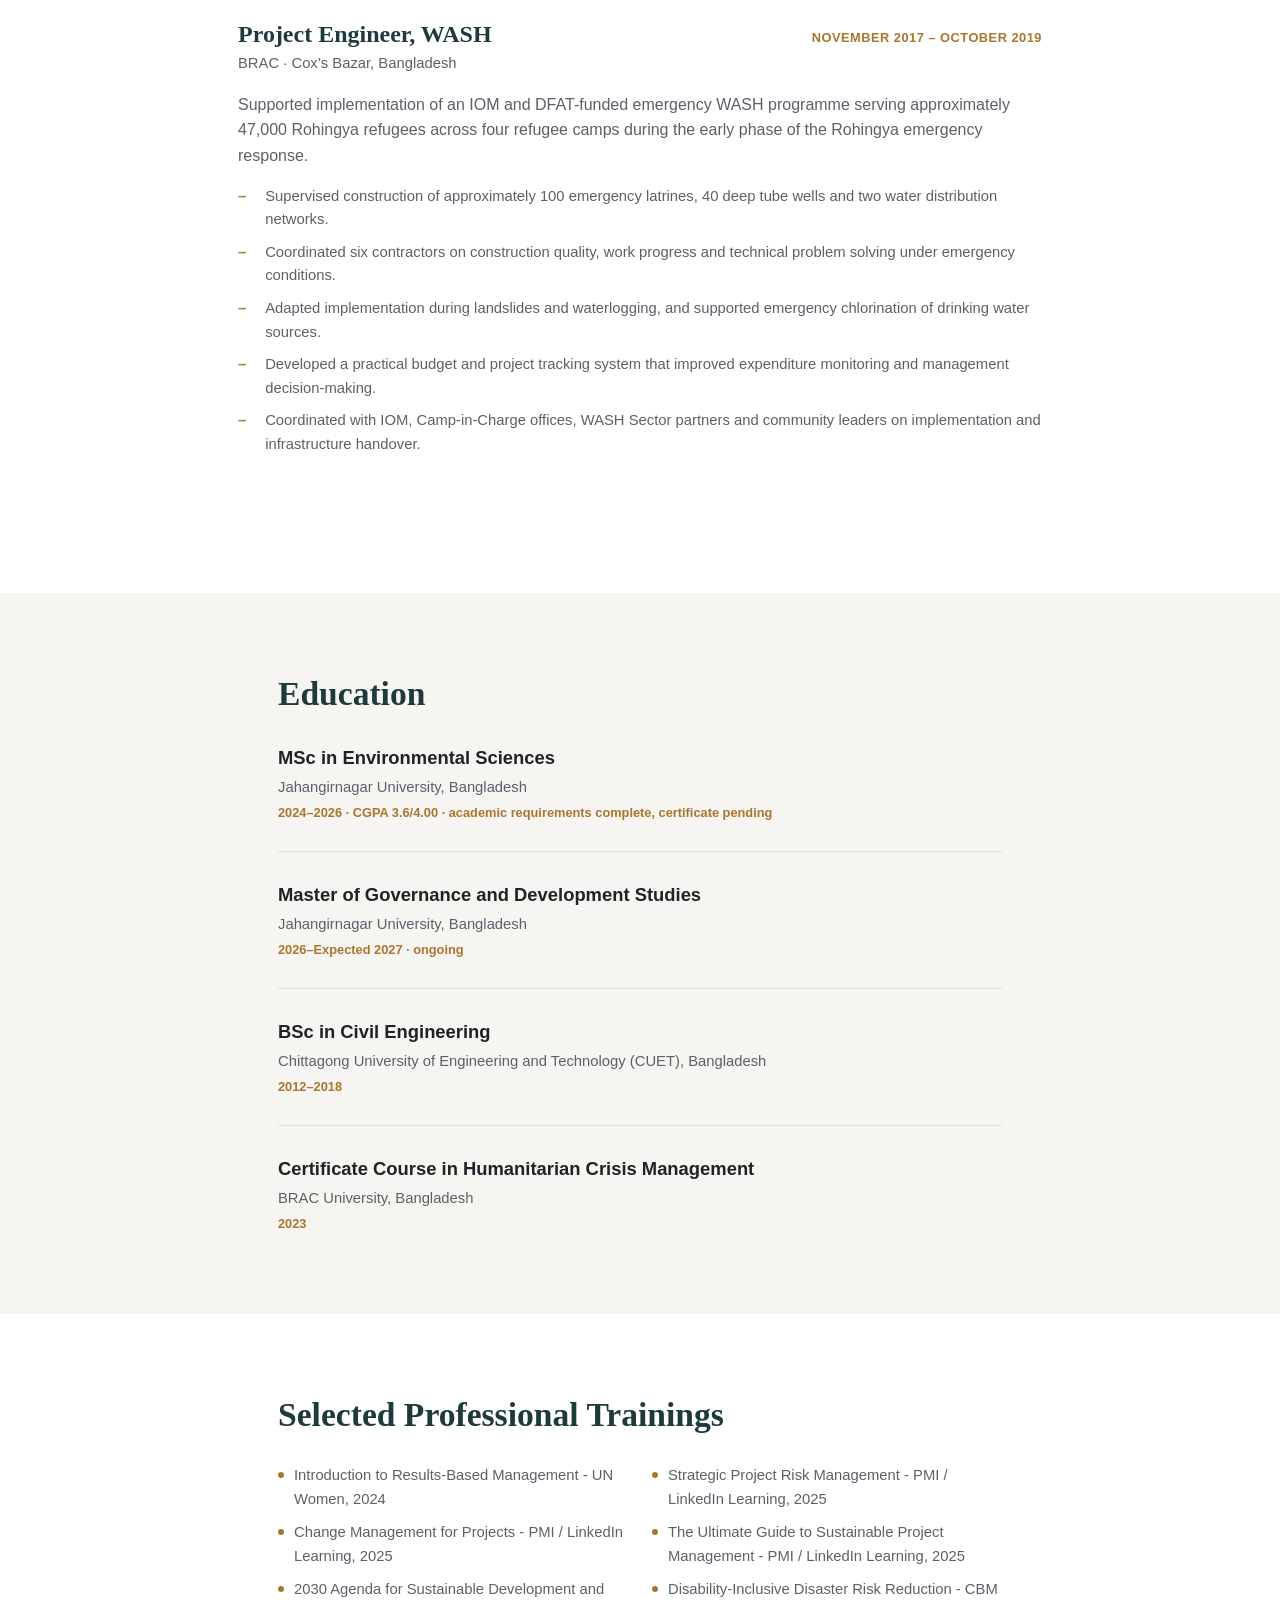
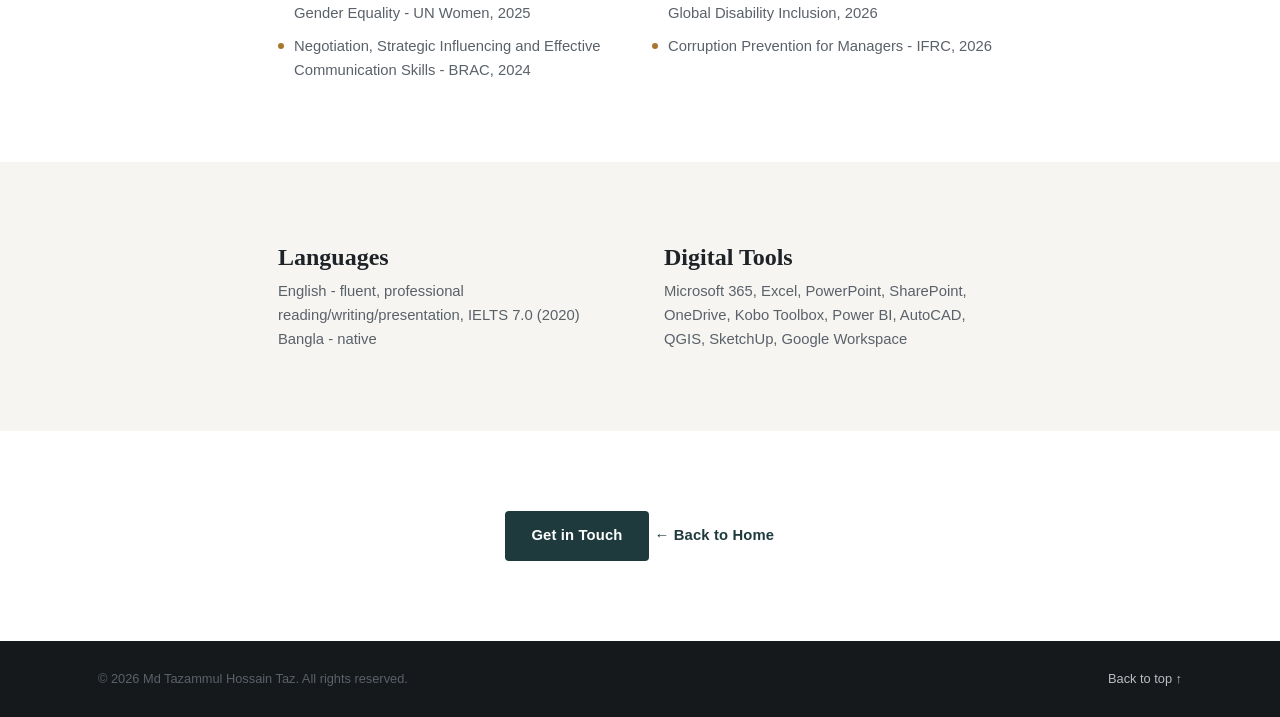
==== commit cfa8de6d: "Update experience.html" ====
--- a/experience.html
+++ b/experience.html
@@ -4,7 +4,7 @@
   <meta charset="UTF-8">
   <meta name="viewport" content="width=device-width, initial-scale=1.0">
   <title>Experience | Md Tazammul Hossain Taz</title>
-  <meta name="description" content="Full professional experience of Md Tazammul Hossain Taz — Civil Engineer and Technical Manager across humanitarian shelter, WASH and climate resilience programmes in Bangladesh.">
+  <meta name="description" content="Full professional experience of Md Tazammul Hossain Taz - Civil Engineer and Technical Manager across humanitarian shelter, WASH and climate resilience programmes in Bangladesh.">
   <meta name="author" content="Md Tazammul Hossain Taz">
   <link rel="stylesheet" href="style.css">
 </head>
@@ -91,7 +91,7 @@
             Led the establishment and initial implementation of a EUR 4.2 million
             European Union-funded programme integrating WASH, climate resilience,
             settlement planning, community infrastructure and livelihoods across Rohingya
-            refugee camps and host communities &mdash; following approximately 18 months as
+            refugee camps and host communities - following approximately 18 months as
             programme focal point during design, proposal development and donor engagement.
           </p>
           <ul class="job-highlights">
@@ -100,7 +100,7 @@
             <li>Coordinated a high-level inception meeting with BRAC Executive Management, EU representatives, RRRC, Camp-in-Charge offices, UN agencies and humanitarian partners.</li>
             <li>Negotiated project commencement in Camp 27 after initial government concerns through direct engagement with the Camp-in-Charge.</li>
             <li>Designed a Kobo-based rotational household outreach approach so volunteers could record needs from residents unable to easily reach camp offices.</li>
-            <li>Used MIS evidence from a pilot integrating health, WASH and education outreach &mdash; showing improved school attendance and fewer reported disease cases &mdash; to strengthen the case for the funded programme model.</li>
+            <li>Used MIS evidence from a pilot integrating health, WASH and education outreach - showing improved school attendance and fewer reported disease cases - to strengthen the case for the funded programme model.</li>
             <li>Recruited two legal officers and two psychosocial counsellors for planned support to women survivors of trafficking, working with protection and specialist teams during programme design.</li>
           </ul>
         </article>
@@ -122,7 +122,7 @@
             <li>Managed an annual project budget exceeding USD 2 million as designated budget holder, achieving approximately 99% utilization across two budget revisions.</li>
             <li>Led preparation of two Annual Work Plans, results frameworks, indicator matrices and implementation schedules; coordinated ~36 monthly donor reports and 3 annual reports.</li>
             <li>Supervised 35 staff, including six direct reports, through performance management, coaching and structured development plans.</li>
-            <li>Trained 28 engineers on construction quality, contractor supervision, BOQ preparation and compliance &mdash; improving construction quality and contractor selection programme-wide.</li>
+            <li>Trained 28 engineers on construction quality, contractor supervision, BOQ preparation and compliance - improving construction quality and contractor selection programme-wide.</li>
             <li>Led a cyclone tie-down campaign achieving approximately 71% household coverage before cyclone impact, and coordinated full reconstruction after a fire affected around 50 shelters.</li>
             <li>Reorganized staffing and work plans after major funding reductions while maintaining delivery of priority activities.</li>
             <li>Identified quality concerns in a supplied-material procurement process and recommended cancellation of a work order to protect project quality and accountability.</li>
@@ -141,8 +141,8 @@
           </div>
           <p class="job-summary">
             Provided technical leadership and programme support to BRAC&rsquo;s WASH
-            portfolio across four districts &mdash; Jamalpur, Sylhet, Bagerhat and Satkhira
-            &mdash; supporting district teams on water supply, sanitation, hygiene and
+            portfolio across four districts - Jamalpur, Sylhet, Bagerhat and Satkhira
+            - supporting district teams on water supply, sanitation, hygiene and
             climate-resilient infrastructure.
           </p>
           <ul class="job-highlights">
@@ -214,14 +214,14 @@
       <div class="container">
         <h2 class="fade-in">Selected Professional Trainings</h2>
         <ul class="training-list fade-in">
-          <li>Introduction to Results-Based Management &mdash; UN Women, 2024</li>
-          <li>Strategic Project Risk Management &mdash; PMI / LinkedIn Learning, 2025</li>
-          <li>Change Management for Projects &mdash; PMI / LinkedIn Learning, 2025</li>
-          <li>The Ultimate Guide to Sustainable Project Management &mdash; PMI / LinkedIn Learning, 2025</li>
-          <li>2030 Agenda for Sustainable Development and Gender Equality &mdash; UN Women, 2025</li>
-          <li>Disability-Inclusive Disaster Risk Reduction &mdash; CBM Global Disability Inclusion, 2026</li>
-          <li>Negotiation, Strategic Influencing and Effective Communication Skills &mdash; BRAC, 2024</li>
-          <li>Corruption Prevention for Managers &mdash; IFRC, 2026</li>
+          <li>Introduction to Results-Based Management - UN Women, 2024</li>
+          <li>Strategic Project Risk Management - PMI / LinkedIn Learning, 2025</li>
+          <li>Change Management for Projects - PMI / LinkedIn Learning, 2025</li>
+          <li>The Ultimate Guide to Sustainable Project Management - PMI / LinkedIn Learning, 2025</li>
+          <li>2030 Agenda for Sustainable Development and Gender Equality - UN Women, 2025</li>
+          <li>Disability-Inclusive Disaster Risk Reduction - CBM Global Disability Inclusion, 2026</li>
+          <li>Negotiation, Strategic Influencing and Effective Communication Skills - BRAC, 2024</li>
+          <li>Corruption Prevention for Managers - IFRC, 2026</li>
         </ul>
       </div>
     </section>
@@ -231,8 +231,8 @@
       <div class="container tools-grid">
         <div class="fade-in">
           <h3>Languages</h3>
-          <p>English &mdash; fluent, professional reading/writing/presentation, IELTS 7.0 (2020)<br>
-          Bangla &mdash; native</p>
+          <p>English - fluent, professional reading/writing/presentation, IELTS 7.0 (2020)<br>
+          Bangla - native</p>
         </div>
         <div class="fade-in">
           <h3>Digital Tools</h3>
